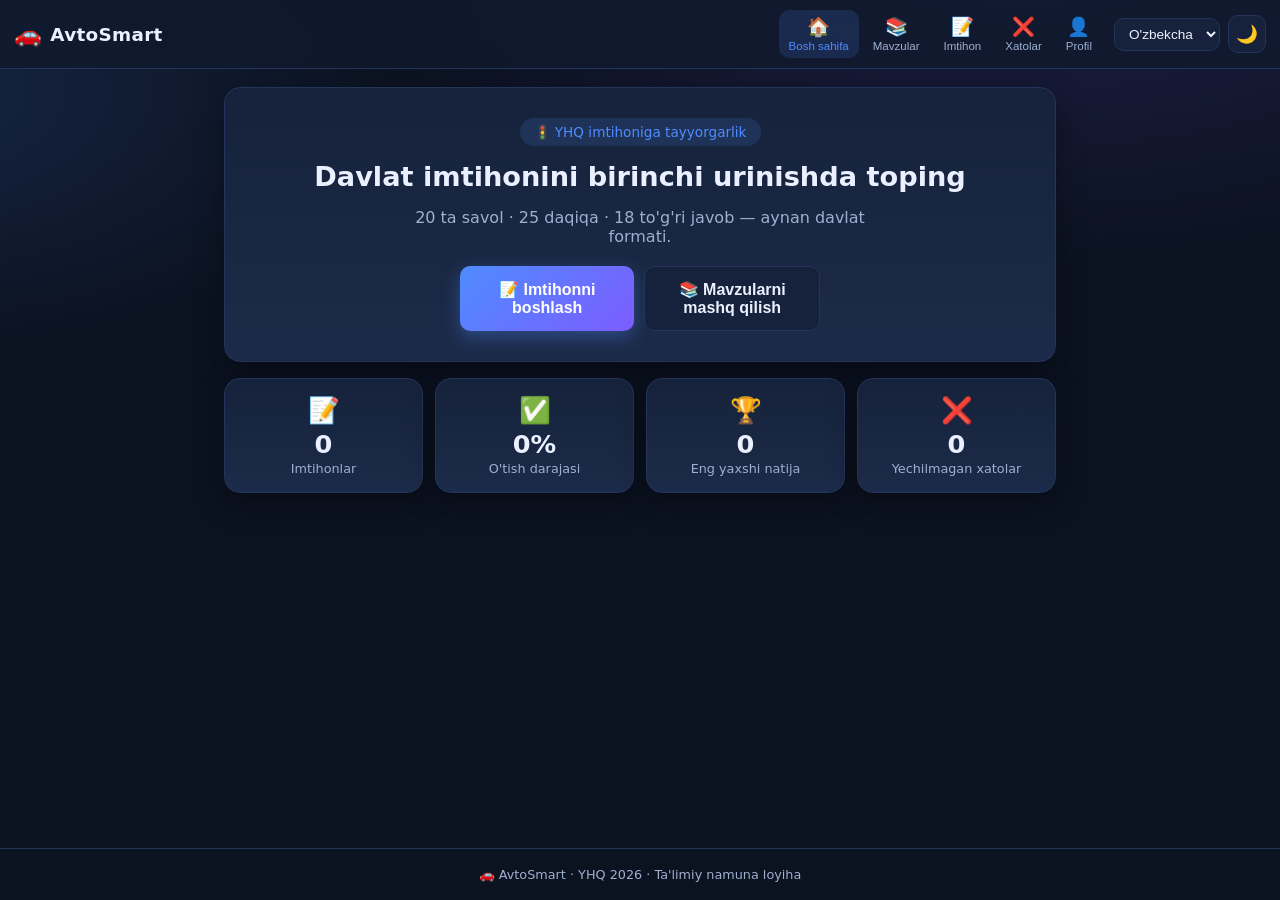
==== index.html @ 7a565f07 "feat: AvtoSmart — YHQ imtihoniga tayyorgarlik veb-ilovasi O'zbekiston haydovchilarini Yo'l harakati " ====
<!DOCTYPE html>
<html lang="uz" data-theme="dark">
<head>
  <meta charset="UTF-8" />
  <meta name="viewport" content="width=device-width, initial-scale=1.0, viewport-fit=cover" />
  <meta name="theme-color" content="#0b1220" />
  <meta name="description" content="AvtoSmart — O'zbekiston YHQ imtihoniga tayyorgarlik: 20 savol, 25 daqiqa, 18 to'g'ri javob." />
  <title>AvtoSmart — YHQ imtihoniga tayyorgarlik</title>
  <link rel="icon" href="data:image/svg+xml,<svg xmlns='http://www.w3.org/2000/svg' viewBox='0 0 100 100'><text y='.9em' font-size='90'>🚗</text></svg>" />
  <link rel="stylesheet" href="css/styles.css" />
</head>
<body>
  <header id="nav" class="nav"></header>
  <main id="app" class="container"></main>
  <footer class="footer">
    <span>🚗 AvtoSmart · YHQ 2026 · Ta'limiy namuna loyiha</span>
  </footer>
  <script type="module" src="js/app.js"></script>
</body>
</html>
---- css/styles.css ----
/* AvtoSmart — Dizayn tizimi (Mobile-First, Dark/Light) */

/* ---------- Design tokens ---------- */
:root {
  --brand: #4f8cff;
  --brand-2: #7c5cff;
  --ok: #22c55e;
  --no: #ef4444;
  --warn: #f59e0b;
  --radius: 16px;
  --radius-sm: 10px;
  --shadow: 0 8px 30px rgba(0, 0, 0, .35);
  --font: "Segoe UI", system-ui, -apple-system, Roboto, Arial, sans-serif;
  --t: .2s cubic-bezier(.4, 0, .2, 1);
}

html[data-theme="dark"] {
  --bg: #0b1220;
  --bg-2: #111a2e;
  --surface: #16223b;
  --surface-2: #1c2b49;
  --text: #eaf0ff;
  --text-dim: #9db0d0;
  --border: #24345a;
}
html[data-theme="light"] {
  --bg: #f3f6fc;
  --bg-2: #ffffff;
  --surface: #ffffff;
  --surface-2: #eef3fb;
  --text: #0e1a30;
  --text-dim: #5a6a86;
  --border: #dbe4f3;
  --shadow: 0 8px 30px rgba(30, 60, 120, .10);
}

* { box-sizing: border-box; margin: 0; padding: 0; }

body {
  font-family: var(--font);
  background: radial-gradient(1200px 600px at 80% -10%, rgba(124, 92, 255, .18), transparent 60%),
              radial-gradient(1000px 500px at -10% 10%, rgba(79, 140, 255, .16), transparent 55%),
              var(--bg);
  color: var(--text);
  min-height: 100dvh;
  display: flex;
  flex-direction: column;
  -webkit-font-smoothing: antialiased;
}

/* ---------- Navbar ---------- */
.nav {
  position: sticky; top: 0; z-index: 50;
  display: flex; align-items: center; gap: 12px;
  padding: 10px 14px;
  background: color-mix(in srgb, var(--bg-2) 82%, transparent);
  backdrop-filter: blur(12px);
  border-bottom: 1px solid var(--border);
  flex-wrap: wrap;
}
.brand {
  display: flex; align-items: center; gap: 8px;
  font-weight: 800; font-size: 1.15rem; cursor: pointer;
  letter-spacing: .3px;
}
.brand .logo { font-size: 1.4rem; }
.tabs { display: flex; gap: 4px; margin-left: auto; overflow-x: auto; }
.tab {
  display: flex; flex-direction: column; align-items: center; gap: 2px;
  background: transparent; border: none; color: var(--text-dim);
  font-size: .72rem; padding: 6px 10px; border-radius: var(--radius-sm);
  cursor: pointer; transition: var(--t); white-space: nowrap;
}
.tab span:first-child { font-size: 1.15rem; }
.tab:hover { color: var(--text); background: var(--surface); }
.tab.active { color: var(--brand); background: color-mix(in srgb, var(--brand) 15%, transparent); }
.controls { display: flex; align-items: center; gap: 8px; }
.lang-select {
  background: var(--surface); color: var(--text);
  border: 1px solid var(--border); border-radius: var(--radius-sm);
  padding: 7px 10px; font-size: .85rem; cursor: pointer;
}
.icon-btn {
  background: var(--surface); border: 1px solid var(--border);
  border-radius: var(--radius-sm); width: 38px; height: 38px;
  font-size: 1.1rem; cursor: pointer; transition: var(--t);
}
.icon-btn:hover { transform: translateY(-1px); }

/* ---------- Layout ---------- */
.container { flex: 1; width: 100%; max-width: 860px; margin: 0 auto; padding: 18px 14px 40px; }
.screen { display: flex; flex-direction: column; gap: 16px; }
.screen-title { font-size: 1.4rem; font-weight: 800; }
.footer {
  text-align: center; color: var(--text-dim); font-size: .8rem;
  padding: 18px; border-top: 1px solid var(--border);
}

/* ---------- Cards ---------- */
.card {
  background: linear-gradient(180deg, var(--surface), var(--surface-2));
  border: 1px solid var(--border); border-radius: var(--radius);
  padding: 18px; box-shadow: var(--shadow);
}

/* ---------- Buttons ---------- */
.btn {
  display: inline-flex; align-items: center; justify-content: center; gap: 8px;
  border: none; border-radius: var(--radius-sm); cursor: pointer;
  font-size: 1rem; font-weight: 700; padding: 13px 18px;
  transition: var(--t); width: 100%;
}
.btn:active { transform: scale(.98); }
.btn-primary { background: linear-gradient(135deg, var(--brand), var(--brand-2)); color: #fff; box-shadow: 0 6px 18px rgba(79, 140, 255, .35); }
.btn-primary:hover { filter: brightness(1.07); transform: translateY(-1px); }
.btn-ghost { background: var(--surface); color: var(--text); border: 1px solid var(--border); }
.btn-ghost:hover { background: var(--surface-2); }
.btn-danger { background: color-mix(in srgb, var(--no) 18%, transparent); color: var(--no); border: 1px solid color-mix(in srgb, var(--no) 45%, transparent); }
.btn.small { width: auto; align-self: flex-start; padding: 8px 14px; font-size: .9rem; }

/* ---------- Hero ---------- */
.hero { display: flex; flex-direction: column; gap: 14px; text-align: center; align-items: center; padding: 30px 20px; }
.hero-badge { font-size: .85rem; color: var(--brand); background: color-mix(in srgb, var(--brand) 14%, transparent); padding: 6px 14px; border-radius: 999px; }
.hero-title { font-size: 1.7rem; line-height: 1.25; font-weight: 800; }
.hero-text { color: var(--text-dim); max-width: 480px; }
.hero-actions { display: flex; flex-direction: column; gap: 10px; width: 100%; max-width: 360px; margin-top: 6px; }

/* ---------- Stat grid ---------- */
.stat-grid { display: grid; grid-template-columns: repeat(2, 1fr); gap: 12px; }
.stat-card { text-align: center; padding: 16px; }
.stat-icon { font-size: 1.6rem; }
.stat-value { font-size: 1.6rem; font-weight: 800; margin-top: 4px; }
.stat-label { color: var(--text-dim); font-size: .8rem; margin-top: 2px; }

/* ---------- Topics ---------- */
.topic-grid { display: grid; grid-template-columns: repeat(2, 1fr); gap: 12px; }
.topic-card {
  display: flex; flex-direction: column; align-items: flex-start; gap: 6px;
  text-align: left; cursor: pointer; color: var(--text); border: 1px solid var(--border);
}
.topic-card:hover { transform: translateY(-2px); border-color: var(--brand); }
.topic-card.muted { opacity: .5; cursor: not-allowed; }
.topic-icon { font-size: 1.7rem; }
.topic-name { font-weight: 700; }
.topic-count { color: var(--text-dim); font-size: .78rem; }

/* ---------- Exam ---------- */
.exam-header { display: flex; align-items: center; justify-content: space-between; }
.exam-progress { color: var(--text-dim); }
.timer {
  font-variant-numeric: tabular-nums; font-weight: 800; font-size: 1.1rem;
  background: var(--surface); border: 1px solid var(--border);
  padding: 6px 12px; border-radius: 999px;
}
.timer.danger { color: var(--no); border-color: var(--no); animation: pulse 1s infinite; }
.progress-bar { height: 8px; background: var(--surface); border-radius: 999px; overflow: hidden; border: 1px solid var(--border); }
.progress-bar span { display: block; height: 100%; background: linear-gradient(90deg, var(--brand), var(--brand-2)); transition: width .35s ease; }

.question-card { display: flex; flex-direction: column; gap: 14px; }
.topic-tag { align-self: flex-start; font-size: .72rem; color: var(--text-dim); background: var(--surface-2); padding: 4px 10px; border-radius: 999px; }
.question-text { font-size: 1.2rem; line-height: 1.4; }
.options { display: flex; flex-direction: column; gap: 10px; }
.option {
  display: flex; align-items: center; gap: 12px; text-align: left;
  background: var(--surface-2); color: var(--text);
  border: 1.5px solid var(--border); border-radius: var(--radius-sm);
  padding: 14px; font-size: 1rem; cursor: pointer; transition: var(--t);
}
.option:hover:not(:disabled) { border-color: var(--brand); transform: translateX(2px); }
.opt-key { display: grid; place-items: center; width: 28px; height: 28px; flex: none; border-radius: 8px; background: var(--surface); border: 1px solid var(--border); font-weight: 800; }
.option.correct { border-color: var(--ok); background: color-mix(in srgb, var(--ok) 16%, transparent); }
.option.correct .opt-key { background: var(--ok); color: #fff; border-color: var(--ok); }
.option.wrong { border-color: var(--no); background: color-mix(in srgb, var(--no) 14%, transparent); }
.option.wrong .opt-key { background: var(--no); color: #fff; border-color: var(--no); }
.option:disabled { cursor: default; }

.feedback { border-radius: var(--radius-sm); padding: 14px; display: flex; flex-direction: column; gap: 6px; animation: slideUp .25s ease; }
.feedback.ok { background: color-mix(in srgb, var(--ok) 12%, transparent); border: 1px solid color-mix(in srgb, var(--ok) 40%, transparent); }
.feedback.no { background: color-mix(in srgb, var(--no) 10%, transparent); border: 1px solid color-mix(in srgb, var(--no) 40%, transparent); }
.fb-head { font-weight: 800; }
.fb-exp { color: var(--text); font-size: .92rem; line-height: 1.5; }
.fb-ref { color: var(--text-dim); font-size: .82rem; }

/* ---------- Result ---------- */
.result-card { text-align: center; display: flex; flex-direction: column; align-items: center; gap: 10px; padding: 32px 20px; }
.result-card.pass { border-color: color-mix(in srgb, var(--ok) 50%, var(--border)); }
.result-card.fail { border-color: color-mix(in srgb, var(--no) 50%, var(--border)); }
.result-emoji { font-size: 3rem; animation: pop .4s ease; }
.result-status { font-size: 1.5rem; font-weight: 800; }
.result-score { font-size: 2.4rem; font-weight: 800; }
.result-sub { color: var(--text-dim); }
.result-actions { display: flex; flex-direction: column; gap: 10px; width: 100%; max-width: 340px; margin-top: 8px; }

/* ---------- Mistakes / history ---------- */
.hint { color: var(--text-dim); font-size: .9rem; }
.empty { text-align: center; color: var(--text-dim); padding: 30px; }
.mistake-list, .history { display: flex; flex-direction: column; gap: 10px; }
.mistake-item { display: flex; flex-direction: column; gap: 8px; }
.mistake-q { font-weight: 600; }
.history-item { display: flex; align-items: center; justify-content: space-between; gap: 10px; padding: 12px 16px; font-size: .9rem; }
.history-item.pass { border-left: 4px solid var(--ok); }
.history-item.fail { border-left: 4px solid var(--no); }

/* ---------- Animations ---------- */
.fade-in { animation: fade .3s ease; }
@keyframes fade { from { opacity: 0; transform: translateY(8px); } to { opacity: 1; transform: none; } }
@keyframes slideUp { from { opacity: 0; transform: translateY(10px); } to { opacity: 1; transform: none; } }
@keyframes pop { 0% { transform: scale(.4); } 70% { transform: scale(1.15); } 100% { transform: scale(1); } }
@keyframes pulse { 50% { opacity: .55; } }
@media (prefers-reduced-motion: reduce) { * { animation: none !important; transition: none !important; } }

/* ---------- Tablet / Desktop ---------- */
@media (min-width: 640px) {
  .stat-grid { grid-template-columns: repeat(4, 1fr); }
  .topic-grid { grid-template-columns: repeat(3, 1fr); }
  .hero-actions { flex-direction: row; }
  .result-actions { flex-direction: row; }
  .tab-label { display: block; }
}
@media (max-width: 400px) {
  .tab-label { display: none; }
}
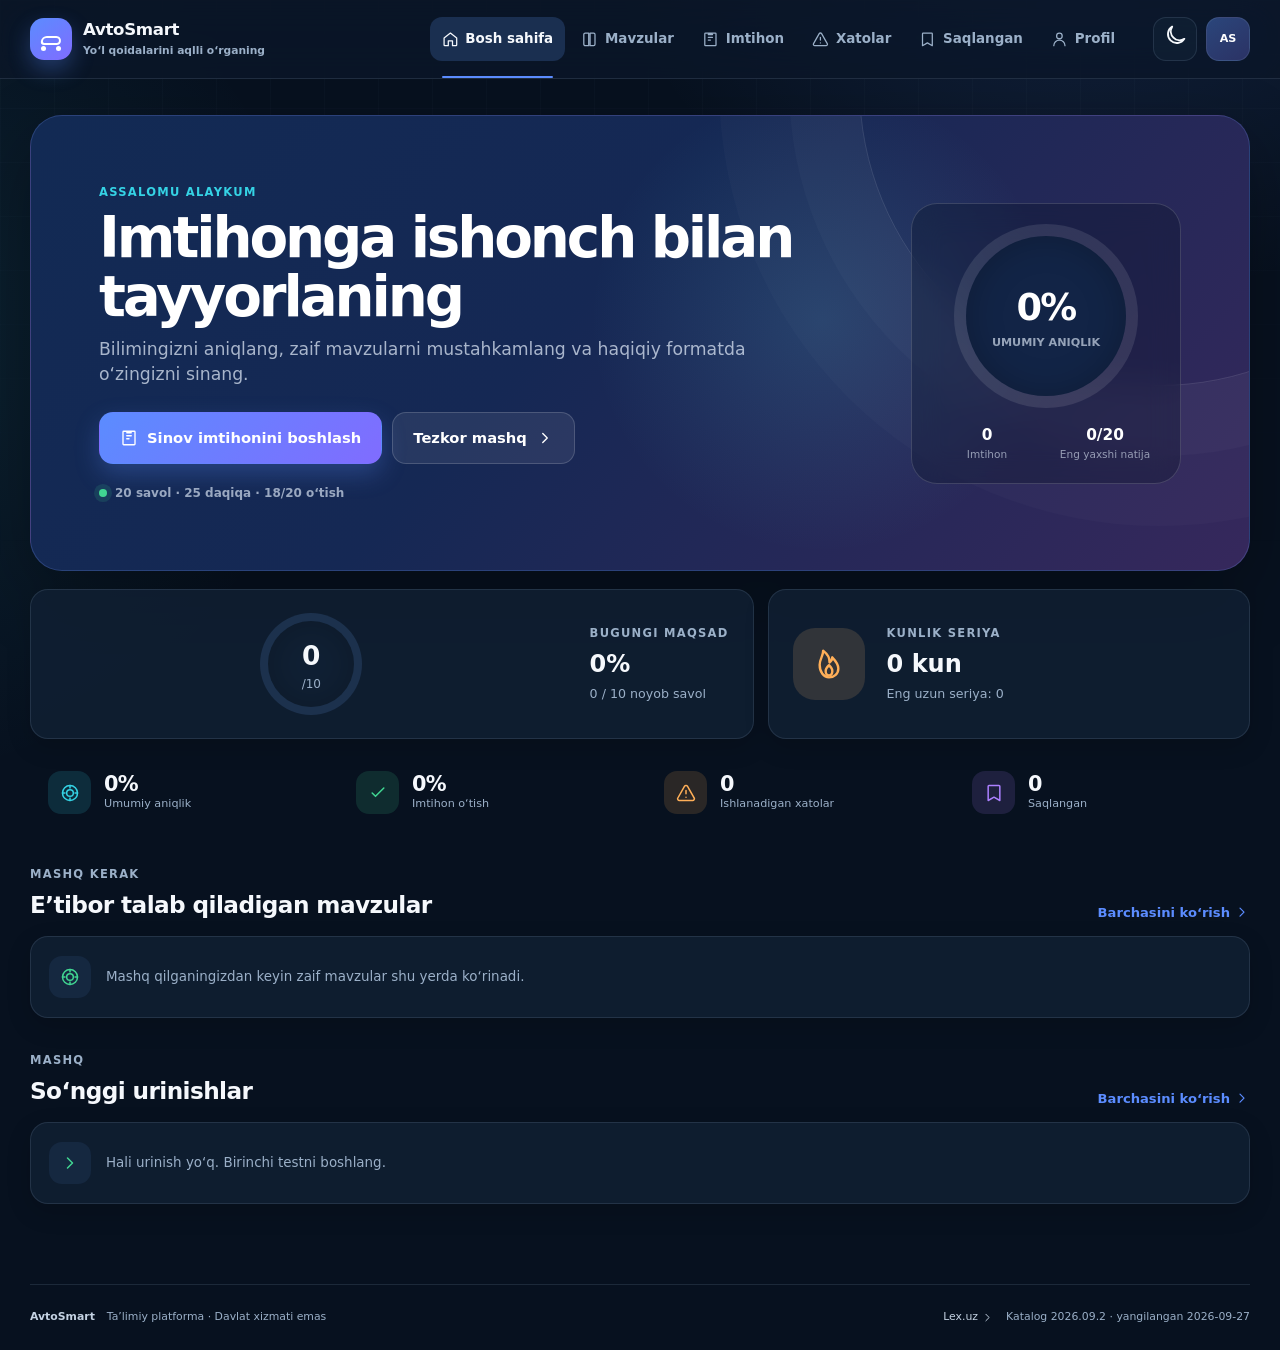
==== commit 19bc21bc: "feat: professionalize AvtoSmart learning experience" ====
--- a/index.html
+++ b/index.html
@@ -1,20 +1,51 @@
-<!DOCTYPE html>
-<html lang="uz" data-theme="dark">
+<!doctype html>
+<html lang="uz-Latn" data-theme="dark">
 <head>
-  <meta charset="UTF-8" />
-  <meta name="viewport" content="width=device-width, initial-scale=1.0, viewport-fit=cover" />
-  <meta name="theme-color" content="#0b1220" />
-  <meta name="description" content="AvtoSmart — O'zbekiston YHQ imtihoniga tayyorgarlik: 20 savol, 25 daqiqa, 18 to'g'ri javob." />
-  <title>AvtoSmart — YHQ imtihoniga tayyorgarlik</title>
-  <link rel="icon" href="data:image/svg+xml,<svg xmlns='http://www.w3.org/2000/svg' viewBox='0 0 100 100'><text y='.9em' font-size='90'>🚗</text></svg>" />
-  <link rel="stylesheet" href="css/styles.css" />
+  <meta charset="utf-8">
+  <meta name="viewport" content="width=device-width, initial-scale=1, viewport-fit=cover">
+  <meta name="theme-color" content="#07111f">
+  <meta name="color-scheme" content="dark light">
+  <meta name="description" content="AvtoSmart — O‘zbekiston yo‘l harakati qoidalarini o‘rganish, mavzular bo‘yicha mashq qilish va sinov imtihonlarini topshirish uchun zamonaviy ta’lim platformasi.">
+  <meta name="application-name" content="AvtoSmart">
+  <meta name="apple-mobile-web-app-capable" content="yes">
+  <meta name="apple-mobile-web-app-status-bar-style" content="black-translucent">
+  <meta name="apple-mobile-web-app-title" content="AvtoSmart">
+  <meta property="og:type" content="website">
+  <meta property="og:title" content="AvtoSmart — YHQ imtihoniga aqlli tayyorgarlik">
+  <meta property="og:description" content="36 savol, 35 mavzu, sinov imtihoni, xatolar tahlili va offline mashq.">
+  <meta property="og:image" content="icons/icon.svg">
+  <title>AvtoSmart — YHQ imtihoniga aqlli tayyorgarlik</title>
+  <link rel="canonical" href="./">
+  <link rel="manifest" href="manifest.webmanifest">
+  <link rel="icon" href="icons/icon.svg" type="image/svg+xml">
+  <link rel="apple-touch-icon" href="icons/icon.svg">
+  <link rel="stylesheet" href="css/styles.css">
 </head>
 <body>
+  <a class="skip-link" href="#app" data-action="skip-content">Asosiy kontentga o‘tish</a>
   <header id="nav" class="nav"></header>
-  <main id="app" class="container"></main>
-  <footer class="footer">
-    <span>🚗 AvtoSmart · YHQ 2026 · Ta'limiy namuna loyiha</span>
-  </footer>
+
+  <div id="connection-banner" class="offline-banner" role="status" hidden></div>
+  <div id="update-banner" class="update-banner" role="status" hidden>
+    <span>Yangi AvtoSmart versiyasi tayyor.</span>
+    <button type="button" id="apply-update">Yangilash</button>
+  </div>
+
+  <main id="app" class="container" tabindex="-1"></main>
+  <footer id="footer" class="footer"></footer>
+
+  <div id="live-region" class="sr-only" aria-live="polite" aria-atomic="true"></div>
+  <div id="toast-region" class="toast-region" aria-live="polite"></div>
+  <dialog id="app-dialog" aria-labelledby="dialog-title"></dialog>
+
+  <noscript>
+    <section style="max-width:720px;margin:48px auto;padding:24px;font-family:system-ui">
+      <h1>AvtoSmart</h1>
+      <p>Ilovadan foydalanish uchun brauzeringizda JavaScript’ni yoqing.</p>
+    </section>
+  </noscript>
+
   <script type="module" src="js/app.js"></script>
+  <script src="js/pwa.js" defer></script>
 </body>
 </html>
--- a/css/styles.css
+++ b/css/styles.css
@@ -1,222 +1,644 @@
-/* AvtoSmart — Dizayn tizimi (Mobile-First, Dark/Light) */
-
-/* ---------- Design tokens ---------- */
+/* AvtoSmart Professional — adaptive design system */
 :root {
-  --brand: #4f8cff;
-  --brand-2: #7c5cff;
-  --ok: #22c55e;
-  --no: #ef4444;
-  --warn: #f59e0b;
-  --radius: 16px;
-  --radius-sm: 10px;
-  --shadow: 0 8px 30px rgba(0, 0, 0, .35);
-  --font: "Segoe UI", system-ui, -apple-system, Roboto, Arial, sans-serif;
-  --t: .2s cubic-bezier(.4, 0, .2, 1);
-}
-
-html[data-theme="dark"] {
-  --bg: #0b1220;
-  --bg-2: #111a2e;
-  --surface: #16223b;
-  --surface-2: #1c2b49;
-  --text: #eaf0ff;
-  --text-dim: #9db0d0;
-  --border: #24345a;
-}
+  color-scheme: dark;
+  --bg: #07111f;
+  --bg-elevated: #0b1728;
+  --surface: rgba(16, 32, 52, .82);
+  --surface-solid: #102034;
+  --surface-2: #152840;
+  --surface-3: #1c314d;
+  --text: #f5f8fc;
+  --muted: #9bb0c8;
+  --muted-strong: #c4d2e2;
+  --line: rgba(157, 181, 207, .15);
+  --line-strong: rgba(157, 181, 207, .28);
+  --brand: #5b8cff;
+  --brand-2: #806cff;
+  --cyan: #35d3e5;
+  --green: #41d692;
+  --orange: #ffaf58;
+  --red: #ff6b72;
+  --violet: #ac80ff;
+  --shadow-sm: 0 8px 24px rgba(0, 0, 0, .16);
+  --shadow: 0 24px 70px rgba(0, 0, 0, .28);
+  --radius-sm: 12px;
+  --radius: 18px;
+  --radius-lg: 26px;
+  --page: 1220px;
+  --ease: cubic-bezier(.22, 1, .36, 1);
+  --font: Inter, ui-sans-serif, system-ui, -apple-system, BlinkMacSystemFont, "Segoe UI", sans-serif;
+}
+
 html[data-theme="light"] {
-  --bg: #f3f6fc;
-  --bg-2: #ffffff;
-  --surface: #ffffff;
-  --surface-2: #eef3fb;
-  --text: #0e1a30;
-  --text-dim: #5a6a86;
-  --border: #dbe4f3;
-  --shadow: 0 8px 30px rgba(30, 60, 120, .10);
-}
-
-* { box-sizing: border-box; margin: 0; padding: 0; }
-
+  color-scheme: light;
+  --bg: #f4f7fb;
+  --bg-elevated: #ffffff;
+  --surface: rgba(255, 255, 255, .88);
+  --surface-solid: #ffffff;
+  --surface-2: #f1f5fa;
+  --surface-3: #e8eef6;
+  --text: #122036;
+  --muted: #61738b;
+  --muted-strong: #3f536d;
+  --line: rgba(51, 76, 110, .12);
+  --line-strong: rgba(51, 76, 110, .22);
+  --shadow-sm: 0 8px 24px rgba(49, 70, 101, .08);
+  --shadow: 0 24px 70px rgba(49, 70, 101, .14);
+}
+
+*, *::before, *::after { box-sizing: border-box; }
+html { min-width: 320px; scroll-behavior: smooth; }
 body {
+  margin: 0;
+  min-height: 100dvh;
+  overflow-x: hidden;
+  background:
+    radial-gradient(circle at 85% -15%, rgba(91, 140, 255, .18), transparent 32rem),
+    radial-gradient(circle at -10% 25%, rgba(53, 211, 229, .09), transparent 28rem),
+    var(--bg);
+  color: var(--text);
   font-family: var(--font);
-  background: radial-gradient(1200px 600px at 80% -10%, rgba(124, 92, 255, .18), transparent 60%),
-              radial-gradient(1000px 500px at -10% 10%, rgba(79, 140, 255, .16), transparent 55%),
-              var(--bg);
-  color: var(--text);
-  min-height: 100dvh;
+  font-size: 16px;
+  line-height: 1.5;
+  text-rendering: optimizeLegibility;
+  -webkit-font-smoothing: antialiased;
+}
+body::before {
+  content: "";
+  position: fixed;
+  inset: 0;
+  z-index: -1;
+  pointer-events: none;
+  opacity: .22;
+  background-image: linear-gradient(var(--line) 1px, transparent 1px), linear-gradient(90deg, var(--line) 1px, transparent 1px);
+  background-size: 54px 54px;
+  mask-image: linear-gradient(to bottom, black, transparent 70%);
+}
+button, input, select { font: inherit; }
+button, a { -webkit-tap-highlight-color: transparent; }
+button { color: inherit; }
+a { color: inherit; text-decoration: none; }
+svg { width: 1.25em; height: 1.25em; fill: none; stroke: currentColor; stroke-width: 1.8; stroke-linecap: round; stroke-linejoin: round; }
+::selection { background: rgba(91, 140, 255, .32); }
+:focus-visible { outline: 3px solid color-mix(in srgb, var(--brand) 78%, white); outline-offset: 3px; }
+.hidden { display: none !important; }
+.sr-only { position: absolute; width: 1px; height: 1px; padding: 0; margin: -1px; overflow: hidden; clip: rect(0, 0, 0, 0); white-space: nowrap; border: 0; }
+.skip-link { position: fixed; z-index: 999; top: 12px; left: 12px; padding: 10px 16px; border-radius: 10px; transform: translateY(-150%); background: var(--brand); color: white; font-weight: 800; }
+.skip-link:focus { transform: translateY(0); }
+
+/* App shell */
+.nav { position: sticky; z-index: 80; top: 0; border-bottom: 1px solid var(--line); background: color-mix(in srgb, var(--bg-elevated) 82%, transparent); backdrop-filter: blur(20px) saturate(140%); }
+.nav-shell { width: min(var(--page), calc(100% - 32px)); height: 78px; margin: 0 auto; display: flex; align-items: center; gap: 26px; }
+.brand { min-width: max-content; display: inline-flex; align-items: center; gap: 11px; }
+.brand-mark { position: relative; width: 42px; height: 42px; overflow: hidden; border-radius: 14px; background: linear-gradient(145deg, var(--brand), var(--brand-2)); box-shadow: 0 10px 22px rgba(91, 140, 255, .3); }
+.brand-mark::before { content: ""; position: absolute; width: 20px; height: 9px; left: 11px; top: 18px; border: 2px solid white; border-radius: 7px 7px 5px 5px; transform: skewX(-8deg); }
+.brand-mark span { position: absolute; z-index: 1; bottom: 9px; width: 5px; height: 5px; border-radius: 50%; background: white; }
+.brand-mark span:first-child { left: 11px; }
+.brand-mark span:last-child { right: 11px; }
+.brand-copy { display: grid; line-height: 1.1; }
+.brand-copy strong { font-size: 1.04rem; letter-spacing: -.02em; }
+.brand-copy small { margin-top: 5px; color: var(--muted); font-size: .67rem; font-weight: 600; }
+.desktop-nav { display: flex; align-items: center; gap: 4px; margin-left: auto; }
+.nav-link { position: relative; min-height: 44px; display: inline-flex; align-items: center; gap: 7px; padding: 0 12px; border-radius: 12px; color: var(--muted); font-size: .84rem; font-weight: 700; transition: .22s var(--ease); }
+.nav-link:hover { color: var(--text); background: var(--surface-2); }
+.nav-link.active { color: var(--text); background: color-mix(in srgb, var(--brand) 14%, var(--surface-solid)); }
+.nav-link.active::after { content: ""; position: absolute; left: 12px; right: 12px; bottom: -17px; height: 2px; border-radius: 2px; background: var(--brand); }
+.nav-count { min-width: 18px; height: 18px; display: grid; place-items: center; margin-left: -2px; padding: 0 4px; border-radius: 99px; background: var(--orange); color: #20160b; font-size: .62rem; }
+.nav-actions { display: flex; align-items: center; gap: 9px; }
+.icon-button, .avatar-button { width: 44px; height: 44px; display: inline-grid; place-items: center; flex: none; padding: 0; border: 1px solid var(--line); border-radius: 13px; background: var(--surface); cursor: pointer; transition: .2s var(--ease); }
+.icon-button:hover, .avatar-button:hover { transform: translateY(-2px); border-color: var(--line-strong); background: var(--surface-2); }
+.icon-button.active { color: var(--brand); border-color: color-mix(in srgb, var(--brand) 50%, var(--line)); }
+.theme-toggle { font-size: 1.25rem; }
+.avatar-button { background: linear-gradient(145deg, color-mix(in srgb, var(--brand) 35%, var(--surface-solid)), color-mix(in srgb, var(--brand-2) 24%, var(--surface-solid))); color: white; font-size: .7rem; font-weight: 850; }
+.mobile-nav { display: none; }
+
+.container { width: min(var(--page), calc(100% - 32px)); min-height: calc(100dvh - 170px); margin: 0 auto; padding: 36px 0 80px; }
+.surface-card { border: 1px solid var(--line); background: var(--surface); box-shadow: var(--shadow-sm); backdrop-filter: blur(16px); }
+.page-view, .dashboard-view { animation: page-in .45s var(--ease) both; }
+.page-heading { max-width: 760px; margin-bottom: 28px; }
+.page-heading h1, .hero-content h1 { margin: 7px 0 10px; font-size: clamp(2rem, 4.4vw, 3.7rem); line-height: 1.05; letter-spacing: -.055em; }
+.page-heading p:last-child, .hero-content > p:last-of-type { max-width: 680px; margin: 0; color: var(--muted); font-size: clamp(.96rem, 1.6vw, 1.08rem); }
+.eyebrow, .section-kicker { margin: 0; color: var(--cyan); font-size: .72rem; font-weight: 850; letter-spacing: .11em; text-transform: uppercase; }
+.section-kicker { display: block; margin-bottom: 4px; color: var(--muted); }
+
+/* Buttons and controls */
+.button { min-height: 44px; display: inline-flex; align-items: center; justify-content: center; gap: 9px; padding: 10px 16px; border: 1px solid transparent; border-radius: 12px; background: transparent; color: var(--text); font-size: .86rem; font-weight: 800; cursor: pointer; transition: transform .18s var(--ease), background .18s, border-color .18s, box-shadow .18s; }
+.button svg { width: 18px; height: 18px; }
+.button:not(:disabled):hover { transform: translateY(-2px); }
+.button:active:not(:disabled) { transform: translateY(0) scale(.98); }
+.button:disabled { opacity: .42; cursor: not-allowed; }
+.button-primary { background: linear-gradient(135deg, var(--brand), var(--brand-2)); color: white; box-shadow: 0 10px 24px rgba(91, 140, 255, .27); }
+.button-primary:hover:not(:disabled) { box-shadow: 0 14px 28px rgba(91, 140, 255, .38); }
+.button-subtle { border-color: var(--line); background: var(--surface-2); }
+.button-subtle:hover:not(:disabled) { border-color: var(--line-strong); background: var(--surface-3); }
+.button-glass { border-color: rgba(255, 255, 255, .16); background: rgba(255, 255, 255, .08); color: white; }
+.button-danger { border-color: color-mix(in srgb, var(--red) 35%, transparent); background: color-mix(in srgb, var(--red) 12%, var(--surface-solid)); color: var(--red); }
+.button-lg { min-height: 52px; padding: 13px 20px; border-radius: 14px; font-size: .92rem; }
+.text-link { display: inline-flex; align-items: center; gap: 4px; color: var(--brand); font-size: .82rem; font-weight: 800; }
+.text-link svg { width: 16px; transition: transform .2s var(--ease); }
+.text-link:hover svg { transform: translateX(3px); }
+.segmented { display: inline-flex; gap: 4px; padding: 4px; border-radius: 12px; background: var(--surface-2); }
+.segmented button { min-height: 36px; padding: 6px 12px; border: 0; border-radius: 9px; background: transparent; color: var(--muted); font-size: .78rem; font-weight: 750; cursor: pointer; }
+.segmented button.active { background: var(--surface-solid); color: var(--text); box-shadow: var(--shadow-sm); }
+select, input[type="search"] { min-height: 44px; border: 1px solid var(--line); border-radius: 11px; background: var(--surface-2); color: var(--text); padding: 8px 12px; outline: none; }
+select:focus, input[type="search"]:focus { border-color: var(--brand); box-shadow: 0 0 0 3px color-mix(in srgb, var(--brand) 18%, transparent); }
+
+/* Dashboard */
+.resume-card { display: grid; grid-template-columns: auto 1fr auto auto; align-items: center; gap: 18px; margin-bottom: 20px; padding: 18px; border-radius: var(--radius); }
+.resume-icon { width: 52px; height: 52px; display: grid; place-items: center; border-radius: 16px; background: color-mix(in srgb, var(--orange) 15%, var(--surface-solid)); color: var(--orange); }
+.resume-icon svg { width: 25px; height: 25px; }
+.resume-copy h2 { margin: 0; font-size: 1.05rem; }
+.resume-copy p { margin: 3px 0 9px; color: var(--muted); font-size: .82rem; }
+.resume-time { display: grid; text-align: right; }
+.resume-time small { color: var(--muted); font-size: .67rem; }
+.resume-time strong { font-size: 1.16rem; font-variant-numeric: tabular-nums; }
+.resume-actions { display: flex; gap: 8px; }
+.hero-panel { position: relative; min-height: 440px; overflow: hidden; display: grid; grid-template-columns: 1.35fr .65fr; align-items: center; gap: 42px; padding: clamp(28px, 6vw, 68px); border: 1px solid rgba(122, 157, 255, .22); border-radius: 32px; background: linear-gradient(132deg, #122a54 0%, #152854 44%, #36285c 100%); box-shadow: var(--shadow); color: white; }
+.hero-panel::before { content: ""; position: absolute; width: 600px; height: 600px; right: -210px; top: -330px; border: 1px solid rgba(255,255,255,.12); border-radius: 50%; box-shadow: 0 0 0 70px rgba(255,255,255,.025), 0 0 0 140px rgba(255,255,255,.018); }
+.hero-panel::after { content: ""; position: absolute; inset: 0; pointer-events: none; background: radial-gradient(circle at 65% 45%, rgba(89, 211, 232, .15), transparent 28%); }
+.hero-content, .readiness-card { position: relative; z-index: 1; }
+.hero-content h1 { max-width: 700px; }
+.hero-content > p:last-of-type { color: rgba(226, 236, 250, .72); }
+.hero-actions { display: flex; flex-wrap: wrap; gap: 10px; margin-top: 24px; }
+.hero-meta { display: flex; align-items: center; gap: 8px; margin-top: 20px; color: rgba(226, 236, 250, .65); font-size: .75rem; font-weight: 650; }
+.status-dot { width: 8px; height: 8px; border-radius: 50%; background: var(--green); box-shadow: 0 0 0 5px rgba(65, 214, 146, .13); }
+.readiness-card { width: min(100%, 270px); justify-self: end; padding: 20px; border: 1px solid rgba(255,255,255,.15); border-radius: 26px; background: rgba(6, 15, 31, .28); backdrop-filter: blur(15px); }
+.readiness-ring, .goal-ring { --value: calc(var(--progress) * 1%); position: relative; width: 184px; aspect-ratio: 1; display: grid; place-items: center; margin: auto; border-radius: 50%; background: conic-gradient(var(--cyan) var(--value), rgba(255,255,255,.1) 0); }
+.readiness-ring::before, .goal-ring::before { content: ""; position: absolute; inset: 12px; border-radius: 50%; background: #122446; box-shadow: inset 0 0 35px rgba(0,0,0,.22); }
+.readiness-ring div, .goal-ring div { position: relative; z-index: 1; display: grid; text-align: center; }
+.readiness-ring strong { font-size: 2.3rem; letter-spacing: -.05em; }
+.readiness-ring span { color: rgba(226,236,250,.64); font-size: .7rem; font-weight: 750; text-transform: uppercase; }
+.readiness-mini { display: grid; grid-template-columns: 1fr 1fr; gap: 8px; margin-top: 16px; }
+.readiness-mini span { display: grid; text-align: center; color: rgba(226,236,250,.6); font-size: .66rem; }
+.readiness-mini b { color: white; font-size: .96rem; }
+.dashboard-grid { display: grid; grid-template-columns: 1.2fr .8fr; gap: 14px; margin-top: 18px; }
+.goal-card, .streak-card { min-height: 150px; display: flex; align-items: center; gap: 22px; padding: 20px 24px; border-radius: var(--radius); }
+.goal-ring { width: 102px; flex: none; background: conic-gradient(var(--brand) var(--value), var(--surface-3) 0); }
+.goal-ring::before { inset: 8px; background: var(--surface-solid); }
+.goal-ring strong { font-size: 1.65rem; }
+.goal-ring span { color: var(--muted); font-size: .75rem; }
+.goal-card h2, .streak-card h2 { margin: 0; font-size: 1.5rem; }
+.goal-card p, .streak-card p { margin: 3px 0 0; color: var(--muted); font-size: .79rem; }
+.streak-flame { width: 72px; height: 72px; display: grid; place-items: center; border-radius: 22px; background: color-mix(in srgb, var(--orange) 14%, var(--surface-solid)); font-size: 2.2rem; }
+.metrics-grid { display: grid; grid-template-columns: repeat(4, 1fr); gap: 12px; margin-top: 14px; }
+.metric-card { display: flex; align-items: center; gap: 13px; padding: 18px; border-radius: var(--radius); }
+.metric-icon { width: 43px; height: 43px; display: grid; place-items: center; flex: none; border-radius: 13px; font-size: 1.18rem; font-weight: 850; }
+.metric-card div:last-child { min-width: 0; display: grid; }
+.metric-card strong { font-size: 1.3rem; line-height: 1.15; letter-spacing: -.03em; }
+.metric-card span { overflow: hidden; color: var(--muted); font-size: .7rem; white-space: nowrap; text-overflow: ellipsis; }
+.tone-cyan .metric-icon { background: color-mix(in srgb, var(--cyan) 14%, transparent); color: var(--cyan); }
+.tone-green .metric-icon { background: color-mix(in srgb, var(--green) 14%, transparent); color: var(--green); }
+.tone-orange .metric-icon { background: color-mix(in srgb, var(--orange) 14%, transparent); color: var(--orange); }
+.tone-violet .metric-icon { background: color-mix(in srgb, var(--violet) 14%, transparent); color: var(--violet); }
+.section-block { margin-top: 34px; }
+.section-title-row { display: flex; align-items: end; justify-content: space-between; gap: 20px; margin-bottom: 14px; }
+.section-title-row h2 { margin: 0; font-size: clamp(1.15rem, 2vw, 1.45rem); letter-spacing: -.025em; }
+.weak-topic-grid { display: grid; grid-template-columns: repeat(3, 1fr); gap: 12px; }
+.topic-progress-card { display: grid; grid-template-columns: auto minmax(0, 1fr) auto auto; align-items: center; gap: 12px; width: 100%; padding: 16px; border-radius: var(--radius); color: inherit; text-align: left; cursor: pointer; transition: .2s var(--ease); }
+.topic-progress-card:hover { transform: translateY(-3px); border-color: var(--line-strong); }
+.topic-symbol { width: 44px; height: 44px; display: grid; place-items: center; flex: none; border-radius: 14px; background: var(--surface-2); font-size: 1.25rem; }
+.topic-progress-copy { min-width: 0; display: grid; gap: 3px; }
+.topic-progress-copy strong { overflow: hidden; font-size: .84rem; white-space: nowrap; text-overflow: ellipsis; }
+.topic-progress-copy small { color: var(--muted); font-size: .68rem; }
+.topic-progress-card > b { font-size: .84rem; }
+.inline-progress { height: 5px; overflow: hidden; display: block; border-radius: 99px; background: var(--surface-3); }
+.inline-progress > span, .inline-progress > i { display: block; height: 100%; border-radius: inherit; background: linear-gradient(90deg, var(--brand), var(--cyan)); }
+.inline-progress.large { height: 7px; }
+.empty-inline { min-height: 82px; display: flex; align-items: center; gap: 15px; padding: 18px; border-radius: var(--radius); color: var(--muted); }
+.empty-inline > span { width: 42px; height: 42px; display: grid; place-items: center; border-radius: 13px; background: var(--surface-2); color: var(--green); font-size: 1.2rem; }
+.empty-inline p { margin: 0; font-size: .84rem; }
+.attempt-list { display: grid; gap: 8px; }
+.attempt-row { min-height: 70px; display: grid; grid-template-columns: auto minmax(0,1fr) auto auto auto; align-items: center; gap: 13px; padding: 12px 15px; border-radius: 15px; transition: .18s var(--ease); }
+.attempt-row:hover { transform: translateX(3px); border-color: var(--line-strong); }
+.attempt-status { width: 38px; height: 38px; display: grid; place-items: center; border-radius: 12px; font-weight: 900; }
+.attempt-status.pass { color: var(--green); background: color-mix(in srgb, var(--green) 13%, transparent); }
+.attempt-status.fail { color: var(--red); background: color-mix(in srgb, var(--red) 13%, transparent); }
+.attempt-status.practice { color: var(--cyan); background: color-mix(in srgb, var(--cyan) 13%, transparent); }
+.attempt-row > span:nth-child(2) { min-width: 0; display: grid; }
+.attempt-row strong { font-size: .84rem; }
+.attempt-row small { color: var(--muted); font-size: .68rem; }
+.attempt-row > b { font-size: .92rem; }
+.result-chip { display: inline-flex; align-items: center; justify-content: center; min-height: 25px; padding: 3px 9px; border-radius: 99px; font-size: .66rem; font-weight: 800; }
+.result-chip.pass { color: var(--green); background: color-mix(in srgb, var(--green) 12%, transparent); }
+.result-chip.fail { color: var(--red); background: color-mix(in srgb, var(--red) 12%, transparent); }
+.result-chip.practice { color: var(--cyan); background: color-mix(in srgb, var(--cyan) 12%, transparent); }
+
+/* Topics and collections */
+.topic-toolbar { display: flex; align-items: center; justify-content: space-between; gap: 14px; margin-bottom: 18px; padding: 10px; border-radius: 16px; }
+.search-field { position: relative; width: min(420px, 100%); display: flex; align-items: center; }
+.search-field > span:first-child { position: absolute; left: 14px; z-index: 1; color: var(--muted); font-size: 1.2rem; }
+.search-field input { width: 100%; padding-left: 40px; border-color: transparent; background: transparent; }
+.topic-catalog { display: grid; grid-template-columns: repeat(4, 1fr); gap: 12px; }
+.topic-card { display: flex; flex-direction: column; min-height: 260px; padding: 18px; border-radius: var(--radius); animation: card-in .45s var(--ease) both; animation-delay: var(--delay); }
+.topic-card:hover { border-color: var(--line-strong); box-shadow: var(--shadow); }
+.topic-card-top { display: flex; align-items: center; justify-content: space-between; }
+.topic-number { color: var(--muted); font-size: .7rem; font-weight: 800; letter-spacing: .09em; }
+.topic-card h2 { margin: 18px 0 4px; font-size: .98rem; line-height: 1.3; }
+.topic-card p { margin: 0; color: var(--muted); font-size: .7rem; }
+.mastery-row { display: flex; justify-content: space-between; margin: auto 0 6px; color: var(--muted); font-size: .7rem; }
+.mastery-row b { color: var(--text); }
+.topic-card .button { width: 100%; margin-top: 14px; }
+.collection-summary { display: flex; align-items: center; justify-content: space-between; gap: 20px; margin-bottom: 18px; padding: 18px 22px; border-radius: var(--radius); }
+.collection-summary > div { display: flex; align-items: baseline; gap: 8px; }
+.collection-summary strong { font-size: 1.9rem; }
+.collection-summary span { color: var(--muted); font-size: .76rem; }
+.question-library { display: grid; gap: 9px; }
+.library-item { display: grid; grid-template-columns: auto minmax(0,1fr) auto; align-items: center; gap: 15px; padding: 16px; border-radius: 16px; }
+.library-index { color: var(--muted); font-size: .72rem; font-weight: 800; }
+.library-item > div { min-width: 0; }
+.library-item h2 { margin: 7px 0 3px; font-size: .9rem; line-height: 1.4; }
+.library-item small { color: var(--muted); font-size: .67rem; text-transform: capitalize; }
+.topic-pill { display: inline-flex; align-items: center; max-width: 100%; padding: 4px 9px; border: 1px solid var(--line); border-radius: 99px; background: var(--surface-2); color: var(--muted-strong); font-size: .66rem; font-weight: 720; }
+.empty-state { min-height: 360px; display: flex; flex-direction: column; align-items: center; justify-content: center; gap: 12px; padding: 32px; border-radius: var(--radius-lg); text-align: center; }
+.empty-state > span { width: 78px; height: 78px; display: grid; place-items: center; border-radius: 25px; background: var(--surface-2); color: var(--green); font-size: 2rem; }
+.empty-state h2 { max-width: 520px; margin: 8px 0 0; }
+.empty-state p { max-width: 500px; margin: 0; color: var(--muted); }
+.empty-state .button { margin-top: 8px; }
+
+/* Exam and practice workspace */
+.session-view { width: min(1340px, 100%); margin: 0 auto; }
+.session-topbar { display: flex; align-items: center; justify-content: space-between; gap: 20px; margin-bottom: 16px; }
+.session-topbar > div:first-child { display: flex; align-items: center; gap: 12px; }
+.session-topbar h1 { margin: 0; font-size: 1.25rem; letter-spacing: -.025em; }
+.mode-badge { display: inline-flex; min-height: 28px; align-items: center; padding: 4px 10px; border-radius: 99px; color: var(--cyan); background: color-mix(in srgb, var(--cyan) 12%, transparent); font-size: .65rem; font-weight: 850; text-transform: uppercase; letter-spacing: .06em; }
+.mode-badge.exam { color: var(--orange); background: color-mix(in srgb, var(--orange) 12%, transparent); }
+.session-top-actions { display: flex; align-items: center; gap: 9px; }
+.timer-block { min-width: 128px; height: 50px; display: flex; align-items: center; justify-content: center; gap: 9px; padding: 7px 13px; border: 1px solid var(--line); border-radius: 14px; background: var(--surface); }
+.timer-block svg { color: var(--orange); }
+.timer-block span { display: grid; line-height: 1.05; }
+.timer-block small { color: var(--muted); font-size: .58rem; }
+.timer-block strong { margin-top: 3px; font-size: 1rem; font-variant-numeric: tabular-nums; }
+.timer-block.urgent { color: var(--red); border-color: color-mix(in srgb, var(--red) 40%, var(--line)); animation: timer-pulse 1.2s infinite; }
+.session-progress-row { min-height: 48px; display: grid; grid-template-columns: auto minmax(160px, 1fr) auto; align-items: center; gap: 18px; margin-bottom: 14px; color: var(--muted); font-size: .72rem; }
+.session-progress-row > span:first-child { color: var(--muted-strong); font-weight: 800; }
+.session-progress-row progress { width: 100%; height: 7px; overflow: hidden; border: 0; border-radius: 99px; background: var(--surface-3); }
+progress::-webkit-progress-bar { background: var(--surface-3); border-radius: 99px; }
+progress::-webkit-progress-value { background: linear-gradient(90deg, var(--brand), var(--cyan)); border-radius: 99px; }
+progress::-moz-progress-bar { background: linear-gradient(90deg, var(--brand), var(--cyan)); border-radius: 99px; }
+.session-progress-row > div { display: flex; gap: 6px; }
+.session-progress-row > div b:not(:first-child) { margin-left: 8px; }
+.exam-layout { display: grid; grid-template-columns: minmax(0, 1fr) 270px; align-items: start; gap: 14px; }
+.question-panel { min-height: 600px; display: flex; flex-direction: column; padding: clamp(20px, 4vw, 40px); border-radius: var(--radius-lg); }
+.question-context { display: flex; align-items: center; justify-content: space-between; gap: 12px; }
+.question-tools { display: flex; gap: 7px; }
+.tool-button { min-height: 38px; display: inline-flex; align-items: center; gap: 6px; padding: 6px 10px; border: 1px solid var(--line); border-radius: 10px; background: var(--surface-2); color: var(--muted); font-size: .68rem; font-weight: 750; cursor: pointer; }
+.tool-button svg { width: 15px; }
+.tool-button.active.flag { color: var(--orange); border-color: color-mix(in srgb, var(--orange) 35%, var(--line)); }
+.tool-button.active.bookmark { color: var(--violet); border-color: color-mix(in srgb, var(--violet) 35%, var(--line)); }
+.question-fieldset { min-width: 0; margin: 28px 0 0; padding: 0; border: 0; }
+.question-fieldset legend { max-width: 850px; padding: 0; font-size: clamp(1.25rem, 2.4vw, 1.75rem); font-weight: 780; line-height: 1.35; letter-spacing: -.026em; }
+.answer-instruction { margin: 10px 0 18px; color: var(--muted); font-size: .76rem; }
+.choice-list { display: grid; gap: 10px; }
+.choice-card { position: relative; min-height: 66px; display: grid; grid-template-columns: auto minmax(0,1fr) auto; align-items: center; gap: 14px; padding: 11px 15px; border: 1px solid var(--line); border-radius: 15px; background: var(--surface-2); cursor: pointer; transition: .18s var(--ease); }
+.choice-card:hover { transform: translateX(3px); border-color: color-mix(in srgb, var(--brand) 50%, var(--line)); }
+.choice-card:has(input:focus-visible), .choice-card:focus-visible { outline: 3px solid color-mix(in srgb, var(--brand) 70%, white); outline-offset: 2px; }
+.choice-card input { position: absolute; opacity: 0; pointer-events: none; }
+.choice-key { width: 38px; height: 38px; display: grid; place-items: center; border: 1px solid var(--line); border-radius: 11px; background: var(--surface-solid); color: var(--muted-strong); font-size: .78rem; font-weight: 850; }
+.choice-text { font-size: .88rem; font-weight: 630; line-height: 1.4; }
+.choice-state { width: 28px; height: 28px; display: grid; place-items: center; }
+.choice-card.selected { border-color: var(--brand); background: color-mix(in srgb, var(--brand) 10%, var(--surface-2)); box-shadow: 0 0 0 2px color-mix(in srgb, var(--brand) 10%, transparent); }
+.choice-card.selected .choice-key { border-color: var(--brand); background: var(--brand); color: white; }
+.choice-card.correct { border-color: var(--green); background: color-mix(in srgb, var(--green) 10%, var(--surface-2)); }
+.choice-card.correct .choice-key { border-color: var(--green); background: var(--green); color: #07170f; }
+.choice-card.correct .choice-state { color: var(--green); }
+.choice-card.wrong { border-color: var(--red); background: color-mix(in srgb, var(--red) 9%, var(--surface-2)); }
+.choice-card.wrong .choice-key { border-color: var(--red); background: var(--red); color: #26070a; }
+.choice-card.wrong .choice-state { color: var(--red); }
+.strict-note { display: flex; gap: 10px; margin-top: auto; padding: 14px; border-radius: 12px; background: color-mix(in srgb, var(--orange) 7%, var(--surface-2)); color: var(--muted); font-size: .73rem; }
+.strict-note > span { color: var(--orange); }
+.strict-note p { margin: 0; }
+.answer-feedback { display: grid; grid-template-columns: auto 1fr; gap: 15px; margin-top: 20px; padding: 17px; border: 1px solid; border-radius: 16px; animation: feedback-in .35s var(--ease); }
+.answer-feedback.correct { border-color: color-mix(in srgb, var(--green) 35%, var(--line)); background: color-mix(in srgb, var(--green) 8%, var(--surface-2)); }
+.answer-feedback.wrong { border-color: color-mix(in srgb, var(--red) 35%, var(--line)); background: color-mix(in srgb, var(--red) 7%, var(--surface-2)); }
+.feedback-icon { width: 38px; height: 38px; display: grid; place-items: center; border-radius: 12px; }
+.correct .feedback-icon { color: var(--green); background: color-mix(in srgb, var(--green) 14%, transparent); }
+.wrong .feedback-icon { color: var(--red); background: color-mix(in srgb, var(--red) 14%, transparent); }
+.feedback-copy h2 { margin: 0 0 5px; font-size: 1rem; }
+.feedback-copy p { margin: 0; color: var(--muted-strong); font-size: .78rem; }
+.source-line { display: flex; justify-content: space-between; gap: 12px; margin-top: 10px; color: var(--muted); font-size: .68rem; }
+.source-line a { color: var(--brand); font-weight: 750; }
+.navigator-panel { position: sticky; top: 94px; padding: 17px; border-radius: var(--radius); }
+.navigator-heading { display: flex; align-items: center; justify-content: space-between; margin-bottom: 13px; }
+.navigator-heading h2 { margin: 0; font-size: .84rem; }
+.navigator-heading span { color: var(--muted); font-size: .72rem; }
+.question-palette { display: grid; grid-template-columns: repeat(5, 1fr); gap: 7px; }
+.palette-item { position: relative; aspect-ratio: 1; min-width: 0; border: 1px solid var(--line); border-radius: 9px; background: var(--surface-2); color: var(--muted); font-size: .71rem; font-weight: 800; cursor: pointer; }
+.palette-item:hover { border-color: var(--brand); color: var(--text); }
+.palette-item.answered { border-color: color-mix(in srgb, var(--brand) 35%, var(--line)); background: color-mix(in srgb, var(--brand) 14%, var(--surface-2)); color: var(--text); }
+.palette-item.current { outline: 2px solid var(--brand); outline-offset: 2px; }
+.palette-item.flagged::after, .palette-item > span { content: ""; position: absolute; top: -2px; right: -2px; width: 7px; height: 7px; border-radius: 50%; background: var(--orange); }
+.navigator-legend { display: grid; gap: 7px; margin-top: 15px; color: var(--muted); font-size: .64rem; }
+.navigator-legend span { display: flex; align-items: center; gap: 7px; }
+.navigator-legend i { width: 10px; height: 10px; border: 1px solid var(--line); border-radius: 3px; background: var(--surface-2); }
+.navigator-legend i.answered { border-color: var(--brand); background: color-mix(in srgb, var(--brand) 35%, transparent); }
+.navigator-legend i.flagged { border-color: var(--orange); background: var(--orange); }
+.keyboard-hint { margin: 15px 0 0; padding-top: 13px; border-top: 1px solid var(--line); color: var(--muted); font-size: .6rem; line-height: 1.5; }
+.session-actions { position: sticky; z-index: 30; bottom: 10px; width: calc(100% - 284px); display: grid; grid-template-columns: 1fr auto 1fr; align-items: center; gap: 12px; margin-top: 13px; padding: 10px; border: 1px solid var(--line); border-radius: 16px; background: color-mix(in srgb, var(--bg-elevated) 82%, transparent); box-shadow: var(--shadow); backdrop-filter: blur(20px); }
+.session-actions .button:first-child { justify-self: start; }
+.session-actions .button:last-child { justify-self: end; }
+.session-actions > span { color: var(--muted); font-size: .72rem; font-weight: 750; }
+
+/* Result */
+.result-hero { display: grid; grid-template-columns: auto 1fr auto; align-items: center; gap: 28px; padding: 28px; border-radius: var(--radius-lg); }
+.result-hero.pass { border-color: color-mix(in srgb, var(--green) 35%, var(--line)); }
+.result-hero.fail { border-color: color-mix(in srgb, var(--red) 35%, var(--line)); }
+.result-orbit { --ring: var(--cyan); width: 142px; aspect-ratio: 1; display: grid; place-items: center; align-content: center; border-radius: 50%; background: radial-gradient(circle at center, var(--surface-solid) 55%, transparent 56%), conic-gradient(var(--ring) calc(var(--score, 72) * 1%), var(--surface-3) 0); box-shadow: inset 0 0 0 1px var(--line); }
+.result-hero.pass .result-orbit { --ring: var(--green); }
+.result-hero.fail .result-orbit { --ring: var(--red); }
+.result-orbit strong { font-size: 2rem; letter-spacing: -.05em; }
+.result-orbit span { color: var(--muted); font-size: .65rem; }
+.result-summary h2 { margin: 8px 0 0; font-size: 2.3rem; line-height: 1; }
+.result-summary h2 small { color: var(--muted); font-size: 1rem; }
+.result-summary p { margin: 6px 0 0; color: var(--muted); font-size: .76rem; }
+.result-metrics { display: flex; border-left: 1px solid var(--line); }
+.result-metrics span { min-width: 90px; display: grid; padding: 8px 18px; text-align: center; }
+.result-metrics small { color: var(--muted); font-size: .62rem; }
+.result-metrics b { margin-top: 3px; font-size: 1.1rem; }
+.result-actions { grid-column: 1 / -1; display: flex; flex-wrap: wrap; justify-content: flex-end; gap: 8px; padding-top: 18px; border-top: 1px solid var(--line); }
+.review-section { margin-top: 34px; }
+.review-filter { margin-bottom: 13px; overflow-x: auto; }
+.review-filter b { margin-left: 3px; }
+.review-list { display: grid; gap: 9px; }
+.review-item { overflow: hidden; border-radius: 16px; }
+.review-item summary { min-height: 78px; display: grid; grid-template-columns: auto minmax(0,1fr) auto; align-items: center; gap: 13px; padding: 14px 16px; cursor: pointer; list-style: none; }
+.review-item summary::-webkit-details-marker { display: none; }
+.review-number { width: 36px; height: 36px; display: grid; place-items: center; border-radius: 11px; background: var(--surface-2); color: var(--muted); font-size: .72rem; font-weight: 850; }
+.review-item summary > span:nth-child(2) { min-width: 0; display: grid; }
+.review-item summary small { color: var(--muted); font-size: .63rem; }
+.review-item summary strong { overflow: hidden; margin-top: 3px; font-size: .82rem; white-space: nowrap; text-overflow: ellipsis; }
+.review-state { width: 34px; height: 34px; display: grid; place-items: center; border-radius: 11px; }
+.review-item.correct .review-state { color: var(--green); background: color-mix(in srgb, var(--green) 12%, transparent); }
+.review-item.wrong .review-state { color: var(--red); background: color-mix(in srgb, var(--red) 12%, transparent); }
+.review-item.unanswered .review-state { color: var(--orange); background: color-mix(in srgb, var(--orange) 12%, transparent); }
+.review-detail { padding: 0 16px 18px 65px; border-top: 1px solid var(--line); }
+.answer-comparison { display: grid; grid-template-columns: 1fr 1fr; gap: 10px; padding-top: 15px; }
+.answer-comparison > div { padding: 12px; border-radius: 12px; background: var(--surface-2); }
+.answer-comparison > div.correct { border-left: 3px solid var(--green); }
+.answer-comparison > div.wrong { border-left: 3px solid var(--red); }
+.answer-comparison small { color: var(--muted); font-size: .62rem; }
+.answer-comparison p { margin: 4px 0 0; font-size: .78rem; }
+.review-explanation { color: var(--muted-strong); font-size: .76rem; }
+
+/* Profile */
+.profile-overview { display: grid; grid-template-columns: 1fr 160px 160px; gap: 12px; }
+.profile-identity { display: flex; align-items: center; gap: 18px; padding: 20px; border-radius: var(--radius); }
+.large-avatar { width: 62px; height: 62px; display: grid; place-items: center; flex: none; border-radius: 20px; background: linear-gradient(145deg, var(--brand), var(--brand-2)); color: white; font-size: 1rem; font-weight: 900; box-shadow: 0 10px 25px rgba(91,140,255,.27); }
+.profile-identity h2 { margin: 0; font-size: 1.02rem; }
+.profile-identity p { margin: 4px 0 0; color: var(--muted); font-size: .7rem; }
+.profile-stat { display: grid; place-items: center; align-content: center; padding: 16px; border-radius: var(--radius); text-align: center; }
+.profile-stat > span { font-size: 1.35rem; }
+.profile-stat strong { font-size: 1.55rem; }
+.profile-stat small { color: var(--muted); font-size: .67rem; }
+.activity-card { margin-top: 14px; padding: 20px; border-radius: var(--radius); }
+.activity-card .section-title-row > strong { color: var(--brand); }
+.activity-grid { display: grid; grid-template-columns: repeat(14, 1fr); gap: 7px; }
+.activity-day { aspect-ratio: 1; min-height: 12px; border: 1px solid var(--line); border-radius: 4px; background: var(--surface-2); }
+.activity-day.level-1 { background: color-mix(in srgb, var(--brand) 25%, var(--surface-2)); }
+.activity-day.level-2 { background: color-mix(in srgb, var(--brand) 45%, var(--surface-2)); }
+.activity-day.level-3 { background: color-mix(in srgb, var(--brand) 70%, var(--surface-2)); }
+.activity-day.level-4 { background: var(--brand); }
+.settings-grid { display: grid; grid-template-columns: 1.4fr .6fr; gap: 14px; margin-top: 14px; }
+.settings-card { padding: 20px; border-radius: var(--radius); }
+.settings-heading { display: flex; align-items: center; gap: 11px; margin-bottom: 15px; }
+.settings-heading > span { width: 42px; height: 42px; display: grid; place-items: center; border-radius: 13px; background: var(--surface-2); color: var(--brand); font-weight: 900; }
+.settings-heading h2 { margin: 0; font-size: 1rem; }
+.setting-row { min-height: 62px; display: flex; align-items: center; justify-content: space-between; gap: 20px; border-top: 1px solid var(--line); cursor: pointer; }
+.setting-row > span { display: grid; }
+.setting-row strong { font-size: .8rem; }
+.setting-row small { color: var(--muted); font-size: .65rem; }
+.setting-row select { min-width: 130px; }
+.switch { appearance: none; width: 44px; height: 25px; padding: 3px; border-radius: 99px; background: var(--surface-3); cursor: pointer; transition: .2s; }
+.switch::before { content: ""; display: block; width: 19px; height: 19px; border-radius: 50%; background: white; box-shadow: 0 2px 6px rgba(0,0,0,.22); transition: .2s var(--ease); }
+.switch:checked { background: var(--brand); }
+.switch:checked::before { transform: translateX(19px); }
+.data-card { display: flex; flex-direction: column; }
+.data-card p { color: var(--muted); font-size: .77rem; }
+.data-card .button { width: 100%; margin-top: 8px; }
+.data-card .button-danger { margin-top: auto; }
+
+/* Footer, dialog, toasts */
+.footer { width: min(var(--page), calc(100% - 32px)); display: flex; justify-content: space-between; gap: 20px; margin: 0 auto; padding: 24px 0 calc(24px + env(safe-area-inset-bottom)); border-top: 1px solid var(--line); color: var(--muted); font-size: .68rem; }
+.footer > div { display: flex; gap: 12px; }
+.footer strong, .footer a { color: var(--muted-strong); }
+dialog { width: min(460px, calc(100% - 28px)); padding: 0; border: 0; border-radius: 24px; background: var(--surface-solid); color: var(--text); box-shadow: 0 30px 100px rgba(0,0,0,.48); }
+dialog::backdrop { background: rgba(2, 8, 18, .72); backdrop-filter: blur(7px); }
+.dialog-card { padding: 26px; text-align: center; }
+.dialog-icon { width: 58px; height: 58px; display: grid; place-items: center; margin: 0 auto 14px; border-radius: 18px; background: color-mix(in srgb, var(--brand) 14%, var(--surface-2)); color: var(--brand); font-size: 1.4rem; font-weight: 900; }
+.dialog-icon.danger { color: var(--red); background: color-mix(in srgb, var(--red) 12%, var(--surface-2)); }
+.dialog-card h2 { margin: 0 0 7px; font-size: 1.25rem; }
+.dialog-card > p { margin: 0; color: var(--muted); font-size: .82rem; }
+.dialog-stats { display: grid; grid-template-columns: repeat(3, 1fr); gap: 8px; margin-top: 18px; }
+.dialog-stats span { display: grid; padding: 10px 6px; border-radius: 11px; background: var(--surface-2); color: var(--muted); font-size: .62rem; }
+.dialog-stats b { color: var(--text); font-size: 1.05rem; }
+.dialog-actions { display: grid; grid-template-columns: 1fr 1fr; gap: 9px; margin-top: 22px; }
+.toast-region { position: fixed; z-index: 200; right: 18px; bottom: 24px; display: grid; gap: 8px; pointer-events: none; }
+.toast { max-width: 360px; padding: 12px 16px; border: 1px solid var(--line); border-radius: 12px; background: var(--surface-solid); color: var(--text); box-shadow: var(--shadow); font-size: .78rem; font-weight: 650; opacity: 0; transform: translateY(12px); transition: .22s var(--ease); }
+.toast.is-visible { opacity: 1; transform: none; }
+.toast-error { border-color: color-mix(in srgb, var(--red) 45%, var(--line)); }
+.toast-success { border-color: color-mix(in srgb, var(--green) 45%, var(--line)); }
+.toast-warning { border-color: color-mix(in srgb, var(--orange) 45%, var(--line)); }
+.offline-banner { position: fixed; z-index: 90; top: 78px; left: 50%; transform: translateX(-50%); padding: 7px 13px; border-radius: 0 0 10px 10px; background: var(--orange); color: #26190b; font-size: .7rem; font-weight: 800; }
+
+@keyframes page-in { from { opacity: 0; transform: translateY(12px); } }
+@keyframes card-in { from { opacity: 0; transform: translateY(10px); } }
+@keyframes feedback-in { from { opacity: 0; transform: translateY(8px) scale(.985); } }
+@keyframes timer-pulse { 50% { box-shadow: 0 0 0 4px color-mix(in srgb, var(--red) 10%, transparent); } }
+
+@media (max-width: 1080px) {
+  .brand-copy small, .desktop-nav .nav-link span { display: none; }
+  .nav-link { padding: 0 10px; }
+  .topic-catalog { grid-template-columns: repeat(3, 1fr); }
+  .hero-panel { grid-template-columns: 1fr auto; }
+  .weak-topic-grid { grid-template-columns: 1fr 1fr; }
+  .metrics-grid { grid-template-columns: repeat(2, 1fr); }
+  .profile-overview { grid-template-columns: 1fr 130px 130px; }
+}
+
+@media (max-width: 820px) {
+  body { padding-bottom: calc(72px + env(safe-area-inset-bottom)); }
+  .nav { position: static; background: var(--bg-elevated); backdrop-filter: none; }
+  .nav-shell { width: calc(100% - 28px); height: 68px; }
+  .desktop-nav { display: none; }
+  .nav-actions { margin-left: auto; }
+  .avatar-button { display: none; }
+  .brand-copy small { display: block; }
+  .mobile-nav { position: fixed; z-index: 100; left: 10px; right: 10px; bottom: max(10px, env(safe-area-inset-bottom)); display: grid; grid-template-columns: repeat(6, 1fr); min-height: 62px; padding: 6px; border: 1px solid var(--line); border-radius: 19px; background: color-mix(in srgb, var(--bg-elevated) 88%, transparent); box-shadow: var(--shadow); backdrop-filter: blur(22px); }
+  .mobile-nav-link { min-width: 0; display: flex; flex-direction: column; align-items: center; justify-content: center; gap: 2px; border-radius: 13px; color: var(--muted); font-size: .58rem; font-weight: 760; }
+  .mobile-nav-link.active { color: var(--brand); background: color-mix(in srgb, var(--brand) 12%, transparent); }
+  .mobile-icon { position: relative; height: 23px; }
+  .mobile-icon svg { width: 21px; height: 21px; }
+  .mobile-icon b { position: absolute; top: -5px; right: -9px; min-width: 15px; height: 15px; display: grid; place-items: center; padding: 0 3px; border-radius: 99px; background: var(--orange); color: #211409; font-size: .52rem; }
+  .container { width: calc(100% - 28px); min-height: auto; padding: 22px 0 48px; }
+  .hero-panel { min-height: auto; grid-template-columns: 1fr; padding: 34px 26px; border-radius: 26px; }
+  .readiness-card { width: 100%; justify-self: stretch; display: grid; grid-template-columns: auto 1fr; align-items: center; gap: 16px; }
+  .readiness-ring { width: 132px; }
+  .readiness-ring strong { font-size: 1.8rem; }
+  .readiness-mini { margin-top: 0; }
+  .dashboard-grid { grid-template-columns: 1fr 1fr; }
+  .resume-card { grid-template-columns: auto 1fr auto; }
+  .resume-time { display: none; }
+  .resume-actions { grid-column: 1 / -1; }
+  .topic-catalog { grid-template-columns: repeat(2, 1fr); }
+  .exam-layout { grid-template-columns: 1fr; }
+  .navigator-panel { position: static; order: -1; }
+  .question-palette { grid-template-columns: repeat(10, 1fr); }
+  .navigator-legend, .keyboard-hint { display: none; }
+  .session-actions { width: 100%; bottom: calc(82px + env(safe-area-inset-bottom)); }
+  .result-hero { grid-template-columns: auto 1fr; }
+  .result-metrics { grid-column: 1 / -1; border-top: 1px solid var(--line); border-left: 0; justify-content: center; padding-top: 12px; }
+  .profile-overview { grid-template-columns: 1fr 1fr; }
+  .profile-identity { grid-column: 1 / -1; }
+  .settings-grid { grid-template-columns: 1fr; }
+  .footer { display: none; }
+  .toast-region { bottom: calc(88px + env(safe-area-inset-bottom)); }
+}
+
+@media (max-width: 580px) {
+  .brand-copy small { display: none; }
+  .page-heading h1, .hero-content h1 { font-size: 2.15rem; }
+  .page-heading { margin-bottom: 20px; }
+  .hero-panel { padding: 28px 20px; }
+  .hero-actions { display: grid; }
+  .readiness-card { grid-template-columns: 1fr; }
+  .readiness-ring { width: 148px; }
+  .dashboard-grid, .weak-topic-grid { grid-template-columns: 1fr; }
+  .goal-card, .streak-card { min-height: 125px; padding: 17px; }
+  .goal-ring { width: 88px; }
+  .metrics-grid { gap: 9px; }
+  .metric-card { display: grid; gap: 8px; padding: 14px; }
+  .metric-icon { width: 36px; height: 36px; }
+  .metric-card strong { font-size: 1.12rem; }
+  .resume-card { grid-template-columns: auto 1fr; padding: 14px; }
+  .resume-icon { width: 44px; height: 44px; }
+  .resume-actions { display: grid; }
+  .attempt-row { grid-template-columns: auto minmax(0,1fr) auto auto; }
+  .attempt-row .result-chip { display: none; }
+  .topic-toolbar { align-items: stretch; flex-direction: column; }
+  .search-field { width: 100%; }
+  .segmented { width: 100%; overflow-x: auto; }
+  .segmented button { flex: 1; white-space: nowrap; }
+  .topic-catalog { grid-template-columns: 1fr; }
+  .topic-card { min-height: 225px; }
+  .collection-summary { align-items: stretch; flex-direction: column; }
+  .library-item { align-items: start; }
+  .session-topbar { align-items: flex-start; }
+  .session-topbar > div:first-child { display: grid; gap: 5px; }
+  .session-topbar h1 { font-size: 1.03rem; }
+  .session-top-actions .button { display: none; }
+  .timer-block { min-width: 104px; height: 45px; }
+  .session-progress-row { grid-template-columns: auto 1fr; gap: 10px; }
+  .session-progress-row > div { display: none; }
+  .question-palette { grid-template-columns: repeat(5, 1fr); }
+  .question-panel { min-height: 560px; padding: 18px 14px; border-radius: 20px; }
+  .question-context { align-items: flex-start; }
+  .question-tools { gap: 4px; }
+  .tool-button { width: 40px; height: 40px; justify-content: center; padding: 0; }
+  .tool-button span { display: none; }
+  .question-fieldset { margin-top: 22px; }
+  .question-fieldset legend { font-size: 1.17rem; }
+  .choice-card { min-height: 62px; padding: 9px 11px; }
+  .choice-key { width: 34px; height: 34px; }
+  .choice-text { font-size: .8rem; }
+  .answer-feedback { grid-template-columns: 1fr; }
+  .feedback-icon { width: 34px; height: 34px; }
+  .source-line { align-items: flex-start; flex-direction: column; }
+  .session-actions { gap: 6px; padding: 7px; }
+  .session-actions .button { min-width: 0; padding: 8px 11px; font-size: .76rem; }
+  .result-hero { grid-template-columns: 1fr; text-align: center; }
+  .result-orbit { margin: auto; }
+  .result-metrics { display: grid; grid-template-columns: repeat(3, 1fr); }
+  .result-metrics span { min-width: 0; padding: 8px; }
+  .result-actions { display: grid; }
+  .review-filter { width: 100%; }
+  .review-item summary { padding: 12px; }
+  .review-item summary strong { white-space: normal; }
+  .review-detail { padding: 0 12px 15px; }
+  .answer-comparison { grid-template-columns: 1fr; }
+  .profile-overview { grid-template-columns: 1fr 1fr; }
+  .profile-identity { align-items: flex-start; }
+  .activity-grid { grid-template-columns: repeat(7, 1fr); }
+  .setting-row { align-items: flex-start; flex-direction: column; padding: 12px 0; }
+  .setting-row select { width: 100%; }
+  .dialog-actions { grid-template-columns: 1fr; }
+}
+
+@media (prefers-reduced-motion: reduce) {
+  html { scroll-behavior: auto; }
+  *, *::before, *::after { animation-duration: .01ms !important; animation-iteration-count: 1 !important; transition-duration: .01ms !important; }
+}
+
+
+.update-banner {
+  position: fixed;
+  z-index: 210;
+  right: 18px;
+  bottom: 24px;
   display: flex;
-  flex-direction: column;
-  -webkit-font-smoothing: antialiased;
-}
-
-/* ---------- Navbar ---------- */
-.nav {
-  position: sticky; top: 0; z-index: 50;
-  display: flex; align-items: center; gap: 12px;
-  padding: 10px 14px;
-  background: color-mix(in srgb, var(--bg-2) 82%, transparent);
-  backdrop-filter: blur(12px);
-  border-bottom: 1px solid var(--border);
-  flex-wrap: wrap;
-}
-.brand {
-  display: flex; align-items: center; gap: 8px;
-  font-weight: 800; font-size: 1.15rem; cursor: pointer;
-  letter-spacing: .3px;
-}
-.brand .logo { font-size: 1.4rem; }
-.tabs { display: flex; gap: 4px; margin-left: auto; overflow-x: auto; }
-.tab {
-  display: flex; flex-direction: column; align-items: center; gap: 2px;
-  background: transparent; border: none; color: var(--text-dim);
-  font-size: .72rem; padding: 6px 10px; border-radius: var(--radius-sm);
-  cursor: pointer; transition: var(--t); white-space: nowrap;
-}
-.tab span:first-child { font-size: 1.15rem; }
-.tab:hover { color: var(--text); background: var(--surface); }
-.tab.active { color: var(--brand); background: color-mix(in srgb, var(--brand) 15%, transparent); }
-.controls { display: flex; align-items: center; gap: 8px; }
-.lang-select {
-  background: var(--surface); color: var(--text);
-  border: 1px solid var(--border); border-radius: var(--radius-sm);
-  padding: 7px 10px; font-size: .85rem; cursor: pointer;
-}
-.icon-btn {
-  background: var(--surface); border: 1px solid var(--border);
-  border-radius: var(--radius-sm); width: 38px; height: 38px;
-  font-size: 1.1rem; cursor: pointer; transition: var(--t);
-}
-.icon-btn:hover { transform: translateY(-1px); }
-
-/* ---------- Layout ---------- */
-.container { flex: 1; width: 100%; max-width: 860px; margin: 0 auto; padding: 18px 14px 40px; }
-.screen { display: flex; flex-direction: column; gap: 16px; }
-.screen-title { font-size: 1.4rem; font-weight: 800; }
-.footer {
-  text-align: center; color: var(--text-dim); font-size: .8rem;
-  padding: 18px; border-top: 1px solid var(--border);
-}
-
-/* ---------- Cards ---------- */
-.card {
-  background: linear-gradient(180deg, var(--surface), var(--surface-2));
-  border: 1px solid var(--border); border-radius: var(--radius);
-  padding: 18px; box-shadow: var(--shadow);
-}
-
-/* ---------- Buttons ---------- */
-.btn {
-  display: inline-flex; align-items: center; justify-content: center; gap: 8px;
-  border: none; border-radius: var(--radius-sm); cursor: pointer;
-  font-size: 1rem; font-weight: 700; padding: 13px 18px;
-  transition: var(--t); width: 100%;
-}
-.btn:active { transform: scale(.98); }
-.btn-primary { background: linear-gradient(135deg, var(--brand), var(--brand-2)); color: #fff; box-shadow: 0 6px 18px rgba(79, 140, 255, .35); }
-.btn-primary:hover { filter: brightness(1.07); transform: translateY(-1px); }
-.btn-ghost { background: var(--surface); color: var(--text); border: 1px solid var(--border); }
-.btn-ghost:hover { background: var(--surface-2); }
-.btn-danger { background: color-mix(in srgb, var(--no) 18%, transparent); color: var(--no); border: 1px solid color-mix(in srgb, var(--no) 45%, transparent); }
-.btn.small { width: auto; align-self: flex-start; padding: 8px 14px; font-size: .9rem; }
-
-/* ---------- Hero ---------- */
-.hero { display: flex; flex-direction: column; gap: 14px; text-align: center; align-items: center; padding: 30px 20px; }
-.hero-badge { font-size: .85rem; color: var(--brand); background: color-mix(in srgb, var(--brand) 14%, transparent); padding: 6px 14px; border-radius: 999px; }
-.hero-title { font-size: 1.7rem; line-height: 1.25; font-weight: 800; }
-.hero-text { color: var(--text-dim); max-width: 480px; }
-.hero-actions { display: flex; flex-direction: column; gap: 10px; width: 100%; max-width: 360px; margin-top: 6px; }
-
-/* ---------- Stat grid ---------- */
-.stat-grid { display: grid; grid-template-columns: repeat(2, 1fr); gap: 12px; }
-.stat-card { text-align: center; padding: 16px; }
-.stat-icon { font-size: 1.6rem; }
-.stat-value { font-size: 1.6rem; font-weight: 800; margin-top: 4px; }
-.stat-label { color: var(--text-dim); font-size: .8rem; margin-top: 2px; }
-
-/* ---------- Topics ---------- */
-.topic-grid { display: grid; grid-template-columns: repeat(2, 1fr); gap: 12px; }
-.topic-card {
-  display: flex; flex-direction: column; align-items: flex-start; gap: 6px;
-  text-align: left; cursor: pointer; color: var(--text); border: 1px solid var(--border);
-}
-.topic-card:hover { transform: translateY(-2px); border-color: var(--brand); }
-.topic-card.muted { opacity: .5; cursor: not-allowed; }
-.topic-icon { font-size: 1.7rem; }
-.topic-name { font-weight: 700; }
-.topic-count { color: var(--text-dim); font-size: .78rem; }
-
-/* ---------- Exam ---------- */
-.exam-header { display: flex; align-items: center; justify-content: space-between; }
-.exam-progress { color: var(--text-dim); }
-.timer {
-  font-variant-numeric: tabular-nums; font-weight: 800; font-size: 1.1rem;
-  background: var(--surface); border: 1px solid var(--border);
-  padding: 6px 12px; border-radius: 999px;
-}
-.timer.danger { color: var(--no); border-color: var(--no); animation: pulse 1s infinite; }
-.progress-bar { height: 8px; background: var(--surface); border-radius: 999px; overflow: hidden; border: 1px solid var(--border); }
-.progress-bar span { display: block; height: 100%; background: linear-gradient(90deg, var(--brand), var(--brand-2)); transition: width .35s ease; }
-
-.question-card { display: flex; flex-direction: column; gap: 14px; }
-.topic-tag { align-self: flex-start; font-size: .72rem; color: var(--text-dim); background: var(--surface-2); padding: 4px 10px; border-radius: 999px; }
-.question-text { font-size: 1.2rem; line-height: 1.4; }
-.options { display: flex; flex-direction: column; gap: 10px; }
-.option {
-  display: flex; align-items: center; gap: 12px; text-align: left;
-  background: var(--surface-2); color: var(--text);
-  border: 1.5px solid var(--border); border-radius: var(--radius-sm);
-  padding: 14px; font-size: 1rem; cursor: pointer; transition: var(--t);
-}
-.option:hover:not(:disabled) { border-color: var(--brand); transform: translateX(2px); }
-.opt-key { display: grid; place-items: center; width: 28px; height: 28px; flex: none; border-radius: 8px; background: var(--surface); border: 1px solid var(--border); font-weight: 800; }
-.option.correct { border-color: var(--ok); background: color-mix(in srgb, var(--ok) 16%, transparent); }
-.option.correct .opt-key { background: var(--ok); color: #fff; border-color: var(--ok); }
-.option.wrong { border-color: var(--no); background: color-mix(in srgb, var(--no) 14%, transparent); }
-.option.wrong .opt-key { background: var(--no); color: #fff; border-color: var(--no); }
-.option:disabled { cursor: default; }
-
-.feedback { border-radius: var(--radius-sm); padding: 14px; display: flex; flex-direction: column; gap: 6px; animation: slideUp .25s ease; }
-.feedback.ok { background: color-mix(in srgb, var(--ok) 12%, transparent); border: 1px solid color-mix(in srgb, var(--ok) 40%, transparent); }
-.feedback.no { background: color-mix(in srgb, var(--no) 10%, transparent); border: 1px solid color-mix(in srgb, var(--no) 40%, transparent); }
-.fb-head { font-weight: 800; }
-.fb-exp { color: var(--text); font-size: .92rem; line-height: 1.5; }
-.fb-ref { color: var(--text-dim); font-size: .82rem; }
-
-/* ---------- Result ---------- */
-.result-card { text-align: center; display: flex; flex-direction: column; align-items: center; gap: 10px; padding: 32px 20px; }
-.result-card.pass { border-color: color-mix(in srgb, var(--ok) 50%, var(--border)); }
-.result-card.fail { border-color: color-mix(in srgb, var(--no) 50%, var(--border)); }
-.result-emoji { font-size: 3rem; animation: pop .4s ease; }
-.result-status { font-size: 1.5rem; font-weight: 800; }
-.result-score { font-size: 2.4rem; font-weight: 800; }
-.result-sub { color: var(--text-dim); }
-.result-actions { display: flex; flex-direction: column; gap: 10px; width: 100%; max-width: 340px; margin-top: 8px; }
-
-/* ---------- Mistakes / history ---------- */
-.hint { color: var(--text-dim); font-size: .9rem; }
-.empty { text-align: center; color: var(--text-dim); padding: 30px; }
-.mistake-list, .history { display: flex; flex-direction: column; gap: 10px; }
-.mistake-item { display: flex; flex-direction: column; gap: 8px; }
-.mistake-q { font-weight: 600; }
-.history-item { display: flex; align-items: center; justify-content: space-between; gap: 10px; padding: 12px 16px; font-size: .9rem; }
-.history-item.pass { border-left: 4px solid var(--ok); }
-.history-item.fail { border-left: 4px solid var(--no); }
-
-/* ---------- Animations ---------- */
-.fade-in { animation: fade .3s ease; }
-@keyframes fade { from { opacity: 0; transform: translateY(8px); } to { opacity: 1; transform: none; } }
-@keyframes slideUp { from { opacity: 0; transform: translateY(10px); } to { opacity: 1; transform: none; } }
-@keyframes pop { 0% { transform: scale(.4); } 70% { transform: scale(1.15); } 100% { transform: scale(1); } }
-@keyframes pulse { 50% { opacity: .55; } }
-@media (prefers-reduced-motion: reduce) { * { animation: none !important; transition: none !important; } }
-
-/* ---------- Tablet / Desktop ---------- */
-@media (min-width: 640px) {
-  .stat-grid { grid-template-columns: repeat(4, 1fr); }
-  .topic-grid { grid-template-columns: repeat(3, 1fr); }
-  .hero-actions { flex-direction: row; }
-  .result-actions { flex-direction: row; }
-  .tab-label { display: block; }
-}
-@media (max-width: 400px) {
-  .tab-label { display: none; }
-}
+  align-items: center;
+  gap: 12px;
+  padding: 11px 12px 11px 15px;
+  border: 1px solid color-mix(in srgb, var(--brand) 42%, var(--line));
+  border-radius: 14px;
+  background: var(--surface-solid);
+  box-shadow: var(--shadow);
+  color: var(--muted-strong);
+  font-size: .75rem;
+  font-weight: 700;
+}
+.update-banner[hidden] { display: none; }
+.update-banner button {
+  min-height: 34px;
+  padding: 5px 10px;
+  border: 0;
+  border-radius: 9px;
+  background: var(--brand);
+  color: white;
+  font-size: .7rem;
+  font-weight: 800;
+  cursor: pointer;
+}
+@media (max-width: 820px) {
+  .update-banner { left: 14px; right: 14px; bottom: calc(88px + env(safe-area-inset-bottom)); justify-content: space-between; }
+}
+
+
+/* Deterministic SVG icon sizing; UI does not depend on emoji fonts. */
+.metric-icon svg, .attempt-status svg, .empty-inline > span svg,
+.profile-stat > span svg, .settings-heading > span svg, .dialog-icon svg {
+  width: 20px;
+  height: 20px;
+}
+.streak-flame svg { width: 32px; height: 32px; color: var(--orange); }
+.topic-symbol { color: var(--brand); font-size: .74rem; font-weight: 900; letter-spacing: .04em; }
+.source-line a { display: inline-flex; align-items: center; gap: 4px; }
+.source-line a svg { width: 14px; height: 14px; }
+.strict-note svg { width: 16px; height: 16px; }
+.profile-stat > span { width: 34px; height: 34px; display: grid; place-items: center; color: var(--orange); }
+.profile-stat:nth-child(3) > span { color: var(--violet); }
+
+
+.goal-card h2 svg { width: 18px; height: 18px; color: var(--green); vertical-align: -2px; }
+.footer a { display: inline-flex; align-items: center; gap: 3px; }
+.footer a svg { width: 13px; height: 13px; }
+
+
+.recovery-card {
+  display: grid;
+  grid-template-columns: auto minmax(0, 1fr) auto;
+  align-items: center;
+  gap: 14px;
+  margin-bottom: 16px;
+  padding: 15px;
+  border-radius: var(--radius);
+  border-color: color-mix(in srgb, var(--orange) 42%, var(--line));
+  background: color-mix(in srgb, var(--orange) 7%, var(--surface-solid));
+}
+.recovery-card > span { width: 42px; height: 42px; display: grid; place-items: center; border-radius: 12px; color: var(--orange); background: color-mix(in srgb, var(--orange) 12%, transparent); }
+.recovery-card > span svg { width: 20px; height: 20px; }
+.recovery-card > div { min-width: 0; display: grid; }
+.recovery-card strong { font-size: .78rem; }
+.recovery-card small { overflow: hidden; color: var(--muted); font-size: .65rem; white-space: nowrap; text-overflow: ellipsis; }
+@media (max-width: 580px) {
+  .recovery-card { grid-template-columns: auto 1fr; }
+  .recovery-card .button { grid-column: 1 / -1; }
+}
